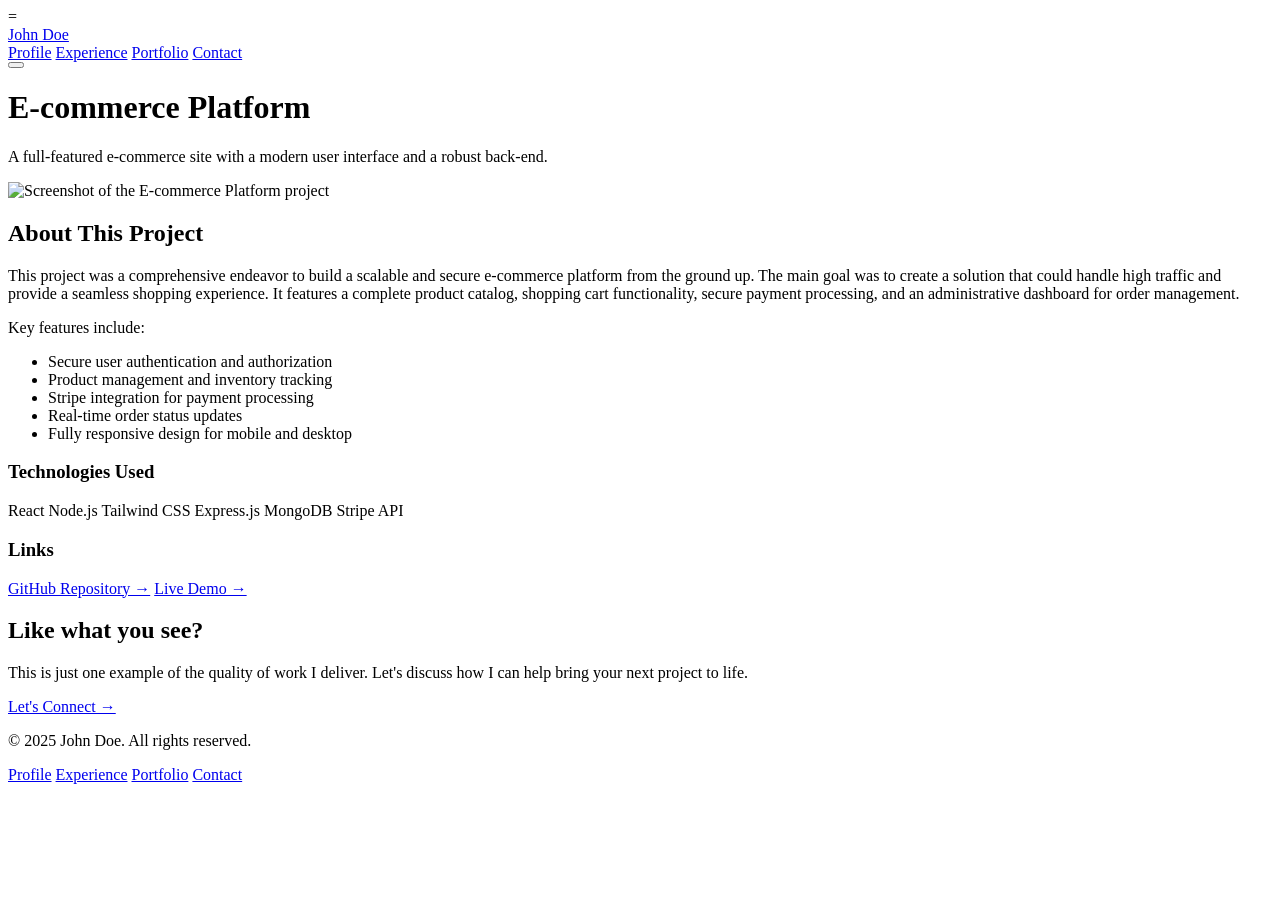
==== portfolio_detail.html @ 34e8d663 "Initial commit" ====
=<!DOCTYPE html>
<html lang="en">
<head>
    <meta charset="UTF-8">
    <meta name="viewport" content="width=device-width, initial-scale=1.0">

    <title>E-commerce Platform Project - John Doe Portfolio</title>
    <meta name="description" content="Detailed case study of the E-commerce Platform project developed with React, Node.js, and MongoDB. Learn about the features, technologies, and challenges.">
    <link rel="canonical" href="https://www.your-domain.com/portfolio/ecommerce-platform.html" />

    <meta property="og:title" content="E-commerce Platform Project - John Doe Portfolio" />
    <meta property="og:description" content="A case study of a full-featured e-commerce site with a modern user interface and a robust back-end. Developed by John Doe." />
    <meta property="og:image" content="https://source.unsplash.com/800x600/?ecommerce,web" />
    <meta property="og:url" content="https://www.your-domain.com/portfolio/ecommerce-platform.html" />
    <meta property="og:type" content="article" />

    <meta name="twitter:card" content="summary_large_image" />
    <meta name="twitter:title" content="E-commerce Platform Project - John Doe Portfolio" />
    <meta name="twitter:description" content="A full-featured e-commerce platform developed with modern web technologies." />
    <meta name="twitter:image" content="https://source.unsplash.com/800x600/?ecommerce,web" />

    <script src="https://cdn.tailwindcss.com"></script>
</head>
<body class="bg-gray-100 text-gray-800">

    <nav class="bg-white shadow-md">
        <div class="container mx-auto px-6 py-4 flex justify-between items-center">
            <a href="../index.html" class="text-2xl font-bold text-gray-800">John Doe</a>
            <div class="hidden md:flex space-x-6">
                <a href="../index.html#profile" class="text-gray-600 hover:text-gray-800">Profile</a>
                <a href="../index.html#experience" class="text-gray-600 hover:text-gray-800">Experience</a>
                <a href="../index.html#portfolio" class="text-gray-600 hover:text-gray-800">Portfolio</a>
                <a href="../index.html#contact" class="text-gray-600 hover:text-gray-800">Contact</a>
            </div>
            <div class="md:hidden">
                <button class="text-gray-800 focus:outline-none">
                    <svg class="h-6 w-6" fill="none" stroke="currentColor" viewBox="0 0 24 24" xmlns="http://www.w3.org/2000/svg">
                        <path stroke-linecap="round" stroke-linejoin="round" stroke-width="2" d="M4 6h16M4 12h16m-7 6h7"></path>
                    </svg>
                </button>
            </div>
        </div>
    </nav>

    <header class="bg-gradient-to-r from-indigo-400 via-purple-500 to-pink-500 text-white py-24">
        <div class="container mx-auto px-6 text-center">
            <h1 class="text-4xl font-bold mb-4">E-commerce Platform</h1>
            <p class="text-lg">A full-featured e-commerce site with a modern user interface and a robust back-end.</p>
        </div>
    </header>

    <section class="py-16 bg-white">
        <div class="container mx-auto px-6">
            <div class="grid grid-cols-1 md:grid-cols-2 gap-8">
                <div>
                    <img src="https://source.unsplash.com/800x600/?ecommerce,web" alt="Screenshot of the E-commerce Platform project" class="rounded-lg shadow-md">
                </div>
                <div>
                    <h2 class="text-3xl font-bold mb-6">About This Project</h2>
                    <p class="text-gray-700 leading-relaxed mb-4">
                        This project was a comprehensive endeavor to build a scalable and secure e-commerce platform from the ground up. The main goal was to create a solution that could handle high traffic and provide a seamless shopping experience. It features a complete product catalog, shopping cart functionality, secure payment processing, and an administrative dashboard for order management.
                    </p>
                    <p class="text-gray-700 leading-relaxed mb-4">
                        Key features include:
                        <ul class="list-disc list-inside mt-2">
                            <li>Secure user authentication and authorization</li>
                            <li>Product management and inventory tracking</li>
                            <li>Stripe integration for payment processing</li>
                            <li>Real-time order status updates</li>
                            <li>Fully responsive design for mobile and desktop</li>
                        </ul>
                    </p>
                    <div class="mb-6">
                        <h3 class="text-xl font-semibold mb-2">Technologies Used</h3>
                        <div class="flex flex-wrap gap-2">
                            <span class="inline-block bg-gray-200 rounded-full px-3 py-1 text-sm font-semibold text-gray-700">React</span>
                            <span class="inline-block bg-gray-200 rounded-full px-3 py-1 text-sm font-semibold text-gray-700">Node.js</span>
                            <span class="inline-block bg-gray-200 rounded-full px-3 py-1 text-sm font-semibold text-gray-700">Tailwind CSS</span>
                            <span class="inline-block bg-gray-200 rounded-full px-3 py-1 text-sm font-semibold text-gray-700">Express.js</span>
                            <span class="inline-block bg-gray-200 rounded-full px-3 py-1 text-sm font-semibold text-gray-700">MongoDB</span>
                            <span class="inline-block bg-gray-200 rounded-full px-3 py-1 text-sm font-semibold text-gray-700">Stripe API</span>
                        </div>
                    </div>
                    <div>
                        <h3 class="text-xl font-semibold mb-2">Links</h3>
                        <div class="space-x-4">
                            <a href="#" class="text-indigo-500 hover:underline">GitHub Repository &rarr;</a>
                            <a href="#" class="text-green-500 hover:underline">Live Demo &rarr;</a>
                        </div>
                    </div>
                </div>
            </div>
        </div>
    </section>

    <section class="bg-indigo-700 text-white py-16">
        <div class="container mx-auto px-6 text-center">
            <h2 class="text-3xl md:text-4xl font-bold mb-4">Like what you see?</h2>
            <p class="text-lg mb-8 max-w-2xl mx-auto">This is just one example of the quality of work I deliver. Let's discuss how I can help bring your next project to life.</p>
            <a href="../index.html#contact" class="bg-white text-indigo-700 font-bold py-3 px-8 rounded-lg text-lg hover:bg-gray-200 transition duration-300">Let's Connect &rarr;</a>
        </div>
    </section>

    <footer class="bg-gray-800 text-white py-12">
        <div class="container mx-auto px-6 text-center">
            <p>&copy; 2025 John Doe. All rights reserved.</p>
            <p class="mt-4">
                <a href="../index.html#profile" class="text-gray-400 hover:text-white mr-4">Profile</a>
                <a href="../index.html#experience" class="text-gray-400 hover:text-white mr-4">Experience</a>
                <a href="../index.html#portfolio" class="text-gray-400 hover:text-white mr-4">Portfolio</a>
                <a href="../index.html#contact" class="text-gray-400 hover:text-white">Contact</a>
            </p>
        </div>
    </footer>

</body>
</html>
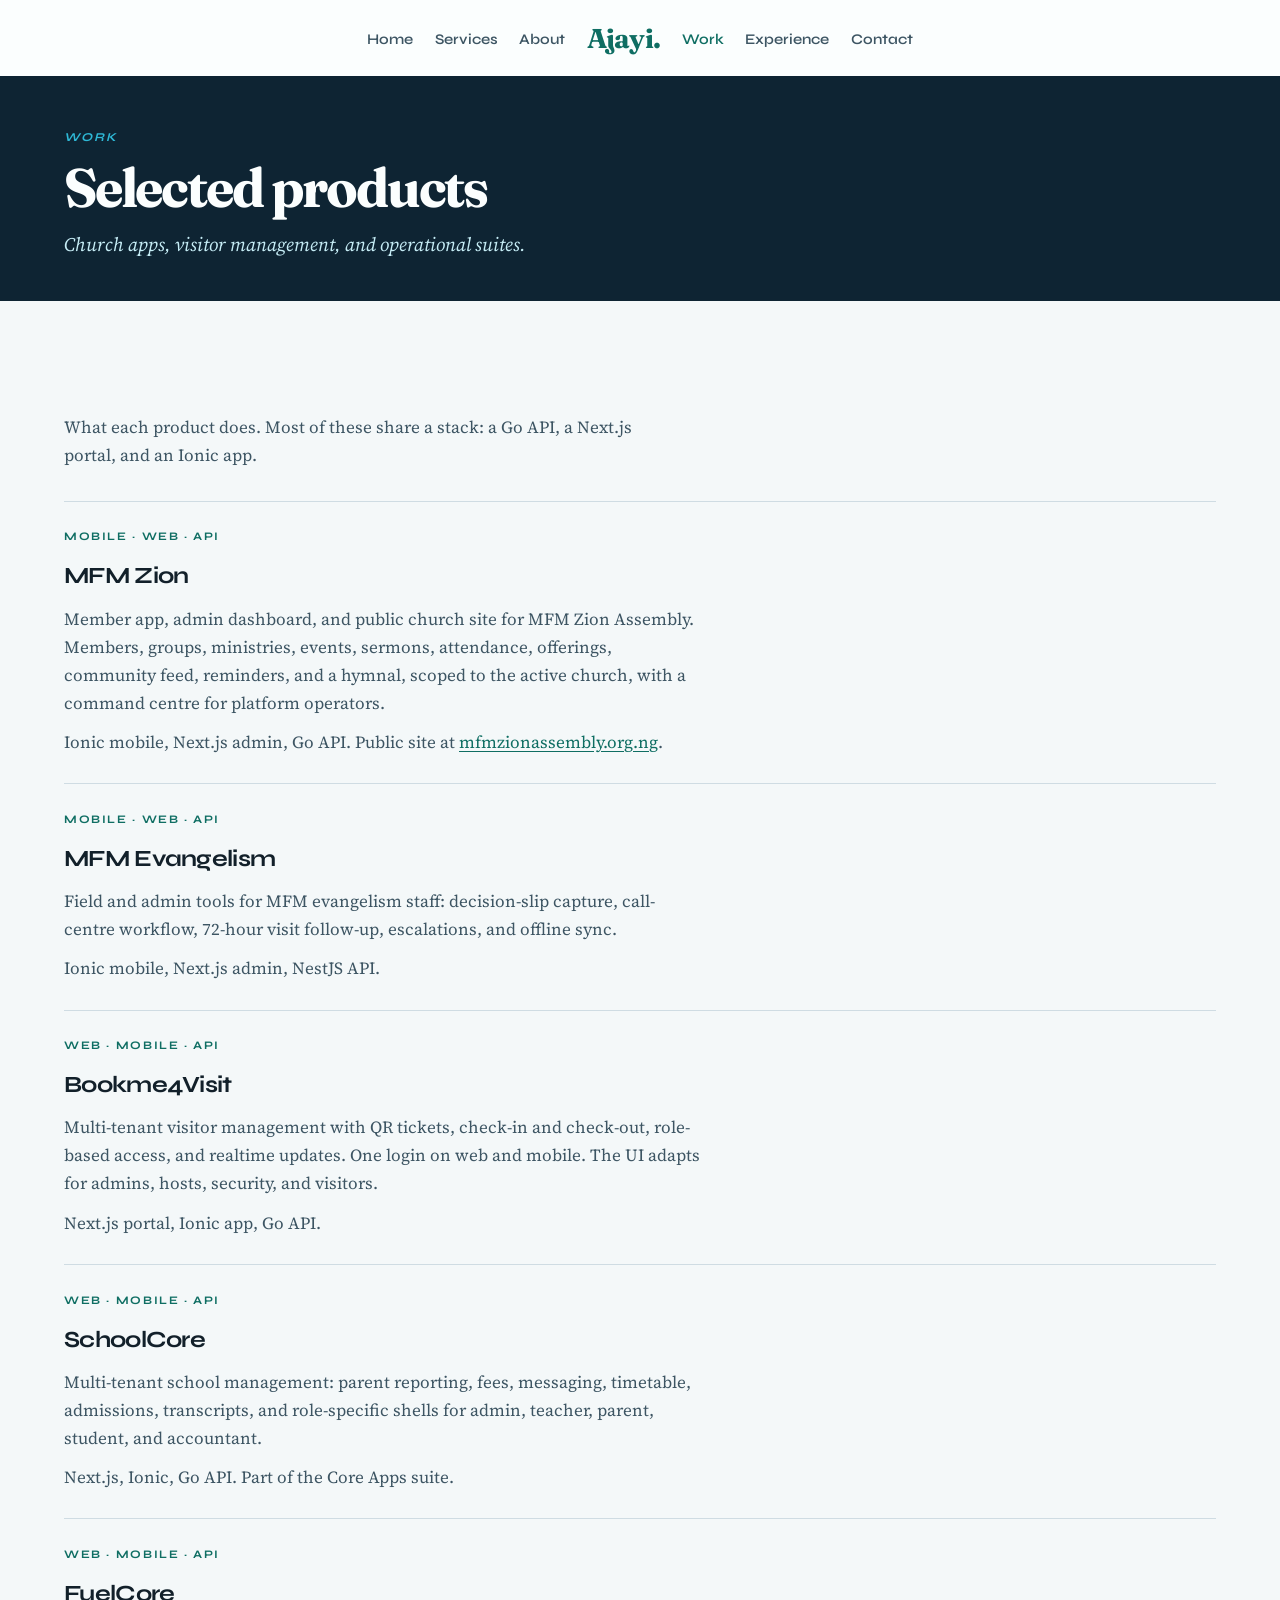
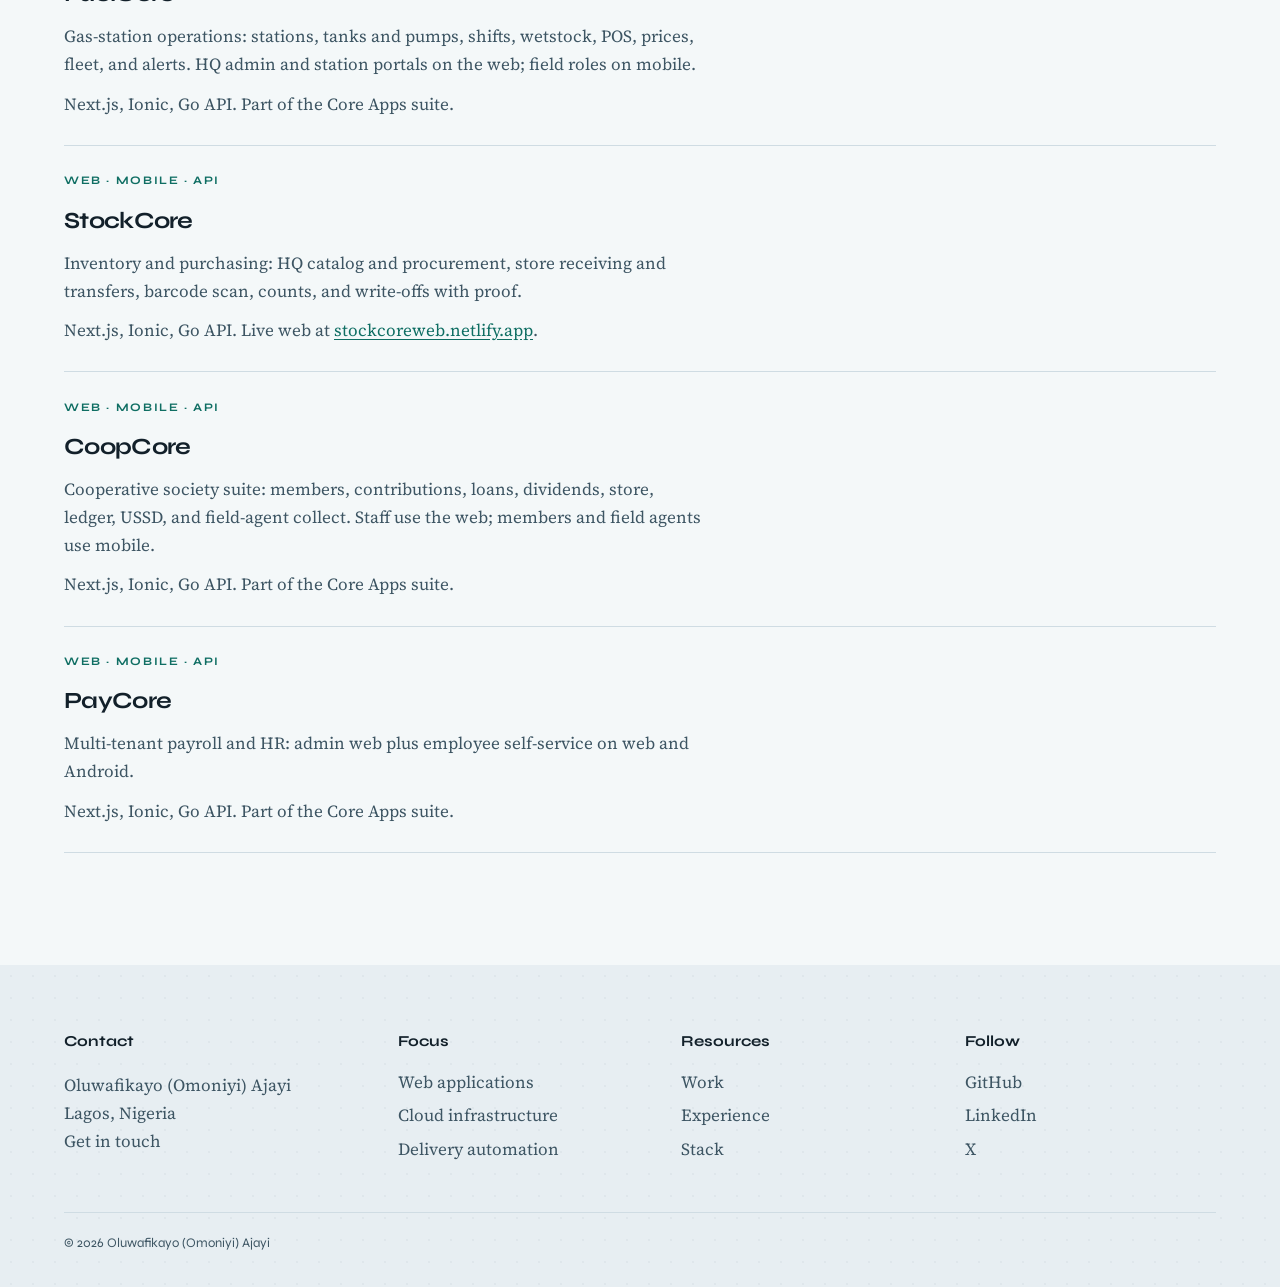
==== commit 096a242e: "updated" ====
--- a/portfolio_detail.html
+++ b/portfolio_detail.html
@@ -1,117 +1,16 @@
-=<!DOCTYPE html>
+<!DOCTYPE html>
 <html lang="en">
 <head>
-    <meta charset="UTF-8">
-    <meta name="viewport" content="width=device-width, initial-scale=1.0">
-
-    <title>E-commerce Platform Project - John Doe Portfolio</title>
-    <meta name="description" content="Detailed case study of the E-commerce Platform project developed with React, Node.js, and MongoDB. Learn about the features, technologies, and challenges.">
-    <link rel="canonical" href="https://www.your-domain.com/portfolio/ecommerce-platform.html" />
-
-    <meta property="og:title" content="E-commerce Platform Project - John Doe Portfolio" />
-    <meta property="og:description" content="A case study of a full-featured e-commerce site with a modern user interface and a robust back-end. Developed by John Doe." />
-    <meta property="og:image" content="https://source.unsplash.com/800x600/?ecommerce,web" />
-    <meta property="og:url" content="https://www.your-domain.com/portfolio/ecommerce-platform.html" />
-    <meta property="og:type" content="article" />
-
-    <meta name="twitter:card" content="summary_large_image" />
-    <meta name="twitter:title" content="E-commerce Platform Project - John Doe Portfolio" />
-    <meta name="twitter:description" content="A full-featured e-commerce platform developed with modern web technologies." />
-    <meta name="twitter:image" content="https://source.unsplash.com/800x600/?ecommerce,web" />
-
-    <script src="https://cdn.tailwindcss.com"></script>
+  <meta charset="UTF-8">
+  <meta name="viewport" content="width=device-width, initial-scale=1">
+  <title>Moved — Work — Oluwafikayo Ajayi</title>
+  <meta name="description" content="This placeholder project page has moved to the work list.">
+  <link rel="canonical" href="https://oluwafikayoajayi.com/work.html">
+  <meta http-equiv="refresh" content="0; url=work.html">
+  <meta name="robots" content="noindex">
+  <script>location.replace("work.html");</script>
 </head>
-<body class="bg-gray-100 text-gray-800">
-
-    <nav class="bg-white shadow-md">
-        <div class="container mx-auto px-6 py-4 flex justify-between items-center">
-            <a href="../index.html" class="text-2xl font-bold text-gray-800">John Doe</a>
-            <div class="hidden md:flex space-x-6">
-                <a href="../index.html#profile" class="text-gray-600 hover:text-gray-800">Profile</a>
-                <a href="../index.html#experience" class="text-gray-600 hover:text-gray-800">Experience</a>
-                <a href="../index.html#portfolio" class="text-gray-600 hover:text-gray-800">Portfolio</a>
-                <a href="../index.html#contact" class="text-gray-600 hover:text-gray-800">Contact</a>
-            </div>
-            <div class="md:hidden">
-                <button class="text-gray-800 focus:outline-none">
-                    <svg class="h-6 w-6" fill="none" stroke="currentColor" viewBox="0 0 24 24" xmlns="http://www.w3.org/2000/svg">
-                        <path stroke-linecap="round" stroke-linejoin="round" stroke-width="2" d="M4 6h16M4 12h16m-7 6h7"></path>
-                    </svg>
-                </button>
-            </div>
-        </div>
-    </nav>
-
-    <header class="bg-gradient-to-r from-indigo-400 via-purple-500 to-pink-500 text-white py-24">
-        <div class="container mx-auto px-6 text-center">
-            <h1 class="text-4xl font-bold mb-4">E-commerce Platform</h1>
-            <p class="text-lg">A full-featured e-commerce site with a modern user interface and a robust back-end.</p>
-        </div>
-    </header>
-
-    <section class="py-16 bg-white">
-        <div class="container mx-auto px-6">
-            <div class="grid grid-cols-1 md:grid-cols-2 gap-8">
-                <div>
-                    <img src="https://source.unsplash.com/800x600/?ecommerce,web" alt="Screenshot of the E-commerce Platform project" class="rounded-lg shadow-md">
-                </div>
-                <div>
-                    <h2 class="text-3xl font-bold mb-6">About This Project</h2>
-                    <p class="text-gray-700 leading-relaxed mb-4">
-                        This project was a comprehensive endeavor to build a scalable and secure e-commerce platform from the ground up. The main goal was to create a solution that could handle high traffic and provide a seamless shopping experience. It features a complete product catalog, shopping cart functionality, secure payment processing, and an administrative dashboard for order management.
-                    </p>
-                    <p class="text-gray-700 leading-relaxed mb-4">
-                        Key features include:
-                        <ul class="list-disc list-inside mt-2">
-                            <li>Secure user authentication and authorization</li>
-                            <li>Product management and inventory tracking</li>
-                            <li>Stripe integration for payment processing</li>
-                            <li>Real-time order status updates</li>
-                            <li>Fully responsive design for mobile and desktop</li>
-                        </ul>
-                    </p>
-                    <div class="mb-6">
-                        <h3 class="text-xl font-semibold mb-2">Technologies Used</h3>
-                        <div class="flex flex-wrap gap-2">
-                            <span class="inline-block bg-gray-200 rounded-full px-3 py-1 text-sm font-semibold text-gray-700">React</span>
-                            <span class="inline-block bg-gray-200 rounded-full px-3 py-1 text-sm font-semibold text-gray-700">Node.js</span>
-                            <span class="inline-block bg-gray-200 rounded-full px-3 py-1 text-sm font-semibold text-gray-700">Tailwind CSS</span>
-                            <span class="inline-block bg-gray-200 rounded-full px-3 py-1 text-sm font-semibold text-gray-700">Express.js</span>
-                            <span class="inline-block bg-gray-200 rounded-full px-3 py-1 text-sm font-semibold text-gray-700">MongoDB</span>
-                            <span class="inline-block bg-gray-200 rounded-full px-3 py-1 text-sm font-semibold text-gray-700">Stripe API</span>
-                        </div>
-                    </div>
-                    <div>
-                        <h3 class="text-xl font-semibold mb-2">Links</h3>
-                        <div class="space-x-4">
-                            <a href="#" class="text-indigo-500 hover:underline">GitHub Repository &rarr;</a>
-                            <a href="#" class="text-green-500 hover:underline">Live Demo &rarr;</a>
-                        </div>
-                    </div>
-                </div>
-            </div>
-        </div>
-    </section>
-
-    <section class="bg-indigo-700 text-white py-16">
-        <div class="container mx-auto px-6 text-center">
-            <h2 class="text-3xl md:text-4xl font-bold mb-4">Like what you see?</h2>
-            <p class="text-lg mb-8 max-w-2xl mx-auto">This is just one example of the quality of work I deliver. Let's discuss how I can help bring your next project to life.</p>
-            <a href="../index.html#contact" class="bg-white text-indigo-700 font-bold py-3 px-8 rounded-lg text-lg hover:bg-gray-200 transition duration-300">Let's Connect &rarr;</a>
-        </div>
-    </section>
-
-    <footer class="bg-gray-800 text-white py-12">
-        <div class="container mx-auto px-6 text-center">
-            <p>&copy; 2025 John Doe. All rights reserved.</p>
-            <p class="mt-4">
-                <a href="../index.html#profile" class="text-gray-400 hover:text-white mr-4">Profile</a>
-                <a href="../index.html#experience" class="text-gray-400 hover:text-white mr-4">Experience</a>
-                <a href="../index.html#portfolio" class="text-gray-400 hover:text-white mr-4">Portfolio</a>
-                <a href="../index.html#contact" class="text-gray-400 hover:text-white">Contact</a>
-            </p>
-        </div>
-    </footer>
-
+<body>
+  <p>This page moved to <a href="work.html">work</a>.</p>
 </body>
-</html>+</html>
